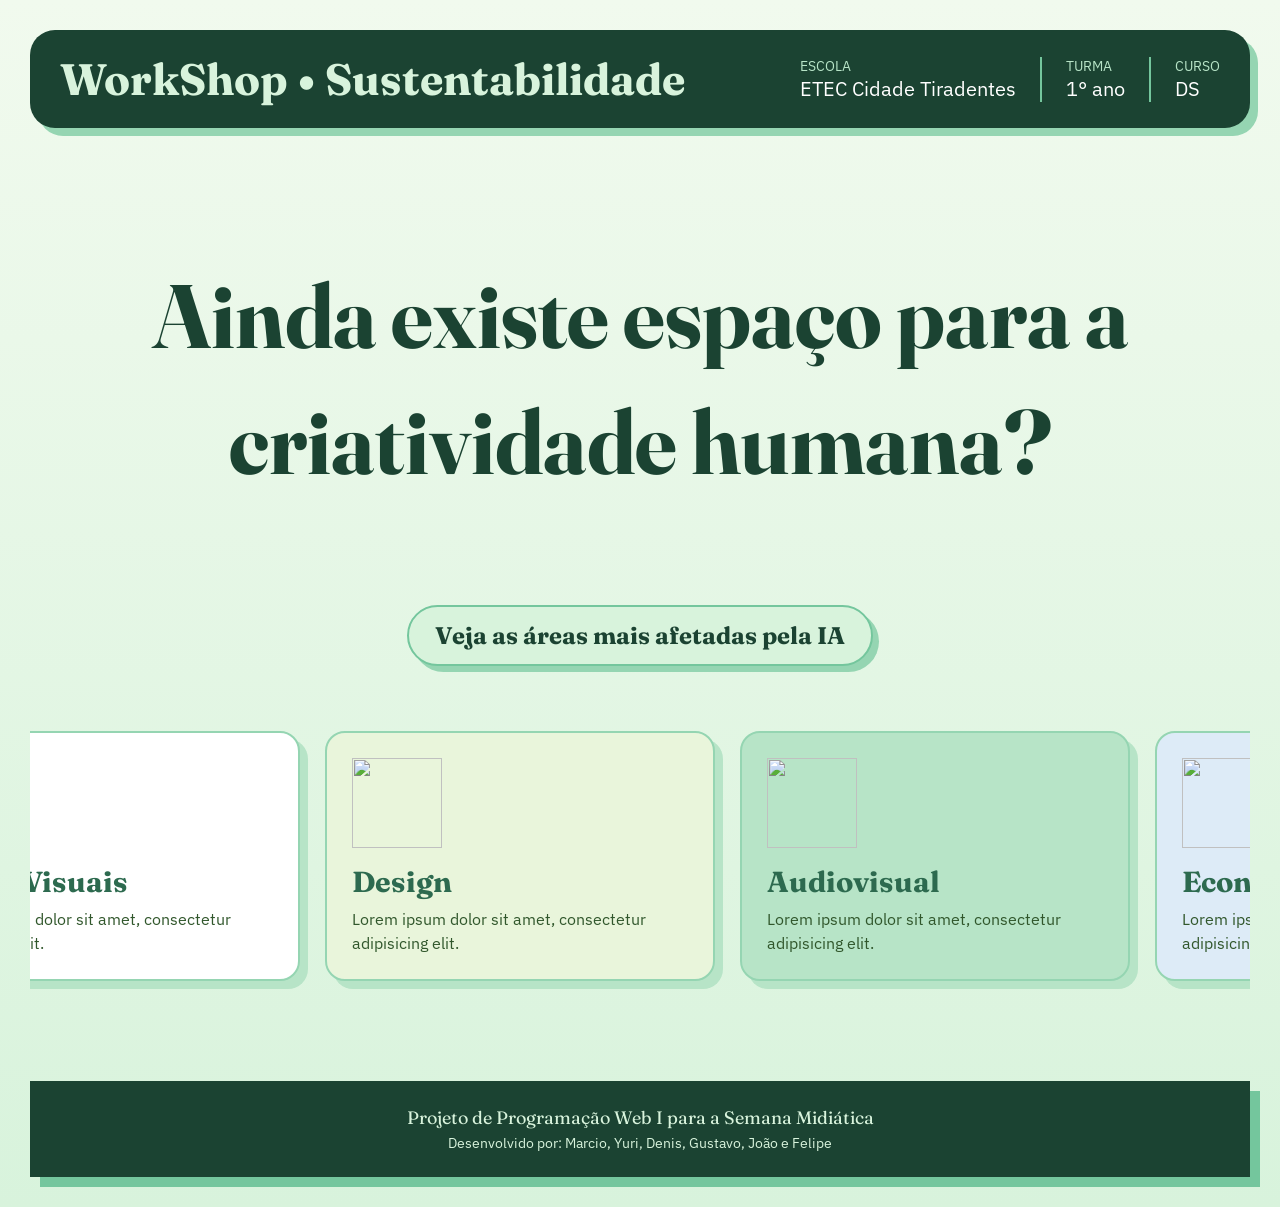
==== index.html @ 9b144b01 "Corrige link da pagina mercado de trabalho" ====
<!DOCTYPE html>
<html lang="pt-br">

<head>
    <meta charset="UTF-8">
    <meta name="viewport" content="width=device-width, initial-scale=1.0">
    <title>WorkShop</title>
    <link rel="stylesheet" href="./css/global.css">
    <link rel="stylesheet" href="./css/header.css">
    <link rel="stylesheet" href="./css/footer.css">
    <link rel="stylesheet" href="./css/index/info.css">
    <link rel="stylesheet" href="./css/index/apresentacao.css">
    <link rel="stylesheet" href="./css/index/workshops.css">
    <link rel="stylesheet" href="./css/index/cards.css">
    <link rel="preconnect" href="https://fonts.googleapis.com">
    <link rel="preconnect" href="https://fonts.gstatic.com" crossorigin>
    <link href="https://fonts.googleapis.com/css2?family=Fraunces:wght@600&family=IBM+Plex+Sans:wght@400;500&family=IBM+Plex+Mono:wght@500&display=swap" rel="stylesheet">
</head>

<body>

    <header>

        <h1>WorkShop &bull; Sustentabilidade</h1>

        <dl class="info">

            <div>
                <dt>Escola</dt>
                <dd>ETEC Cidade Tiradentes</dd>
            </div>

            <div class="separador">
                <dt>Turma</dt>
                <dd>1° ano</dd>
            </div>

            <div class="separador">
                <dt>Curso</dt>
                <dd>DS</dd>
            </div>

        </dl>

    </header>

    <main>

        <section class="apresentacao">

            <h2>
                Ainda existe espaço para a <br>criatividade humana?
            </h2>

        </section>


        <section class="workshops">

            <h2>Veja as áreas mais afetadas pela IA</h2>

            <div class="carousel-container">

                <div class="carousel-track" id="carouselTrack">

                   <a href="./paginas/artes-visuais.html" class="card">
                        <img src="./img/artes-visuais.png" alt="">
                        <h3>Artes Visuais</h3>
                        <p>
                            Lorem ipsum dolor sit amet, consectetur adipisicing elit.

                        </p>
                    </a>
                    
                    <a href="./paginas/design.html" class="card">
                        <img src="./img/Design.png" alt="">
                        <h3>Design</h3>
                        <p>
                        Lorem ipsum dolor sit amet, consectetur adipisicing elit.
                        </p>
                    </a>

                    <a href="./paginas/audiovisual.html" class="card">
                        <img src="./img/audiovisual.png" alt="">
                        <h3>Audiovisual</h3>
                        <p>
                            Lorem ipsum dolor sit amet, consectetur adipisicing elit.
                        </p>
                    </a>

                    <a href="./paginas/economia.html" class="card">
                        <img src="./img/economia.png" alt="">
                        <h3>Economia</h3>
                        <p>
                            Lorem ipsum dolor sit amet, consectetur adipisicing elit.
                        </p>
                    </a>

                   <a href="./paginas/mercado-trabalho.html" class="card">
                        <img src="./img/mercado-de-trabalho.png" alt="">
                        <h3>Mercado de Trabalho</h3>
                        <p>
                            Lorem ipsum dolor sit amet, consectetur adipisicing elit.
                        </p>
                    </a>

                </div>

            </div>

        </section>

    </main>

    <footer>
         <p>Projeto de Programação Web I para a Semana Midiática</p>
         <p>Desenvolvido por: Marcio, Yuri, Denis, Gustavo, João e Felipe</p>
    </footer>

    <script src="./index.js"></script>

</body>

</html>
---- css/global.css ----
* {
    margin: 0;
    padding: 0;
    box-sizing: border-box;
}

body {
    padding: 30px;
    font-family: 'IBM Plex Sans', sans-serif;
    background: linear-gradient(#F1FAEE, #D8F3DC);
    color: #1B4332;
}
---- css/header.css ----
header {
    display: flex;
    align-items: center;
    padding: 22px 30px;
    background: #1B4332;
    color: white;
    border-radius: 25px;
    box-shadow: 8px 8px 0 #95D5B2;
}

header h1 {
    font-family: 'Fraunces', serif;
    font-size: 44px;
    color: #D8F3DC;
}
---- css/footer.css ----
footer {
    margin-top: 70px;
    padding: 20px;
    background: #1B4332;
    color: #D8F3DC;
    text-align: center;
    box-shadow: 10px 10px 0 #74C69D;
}

footer p {
    margin: 5px;
    font-size: 14px;
}

footer p:first-child {
    font-family: 'Fraunces', serif;
    font-size: 18px;
    color: #D8F3DC;
}
---- css/index/info.css ----
.info {
    display: flex;
    align-items: center;
    gap: 24px;
    margin-left: auto;
}

.info dt {
    font-size: 14px;
    color: #B7E4C7;
    text-transform: uppercase;
}

.info dd {
    font-size: 20px;
    color: white;
}

.separador {
    border-left: 2px solid #74C69D;
    padding-left: 24px;
}
---- css/index/apresentacao.css ----
.apresentacao {
    display: flex;
    justify-content: center;
    margin-top: 125px;
    position: relative;
}

.apresentacao h2 {
    max-width: 1150px;
    font-family: 'Fraunces', serif;
    font-size: 90px;
    line-height: 1.4;
    text-align: center;
    color: #1B4332;
}
---- css/index/workshops.css ----
.workshops h2 {
    width: fit-content;
    margin: 100px auto 55px;
    padding: 14px 26px;
    border-radius: 50px;
    background: #D8F3DC;
    color: #1B4332;
    border: 2px solid #74C69D;
    font-family: 'Fraunces', serif;
    box-shadow: 6px 6px 0 #95D5B2;
}

.carousel-container {
    width: 100%;
    overflow: hidden;
    padding: 10px 0 30px;
}

.carousel-track {
    display: flex;
    gap: 25px;
}
---- css/index/cards.css ----
.card {
    width: 390px;
    height: 250px;
    flex-shrink: 0;
    padding: 25px;
    border-radius: 20px;
    background: #FFFFFF;
    border: 2px solid #95D5B2;
    box-shadow: 8px 8px 0 #B7E4C7;
    transition: .3s;
    text-decoration: none;
    color: inherit;
}

.card:hover {
    transform: translateY(-10px);
    border-color: #40916C;
    box-shadow: 12px 12px 0 #74C69D;
}

.card:nth-child(1) {
    background: #FFFFFF;
}

.card:nth-child(2) {
    background: #E9F5DB;
}

.card:nth-child(3) {
    background: #B7E4C7;
}

.card:nth-child(4) {
    background: #DDEBF7;
}

.card:nth-child(5) {
    background: #E2F0CB;
}

.card img {
    width: 90px;
    height: 90px;
}

.card h3 {
    margin-top: 12px;
    font-family: 'Fraunces', serif;
    font-size: 29px;
    color: #2D6A4F;
}

.card p {
    margin-top: 8px;
    color: #31572C;
    line-height: 1.5;
}
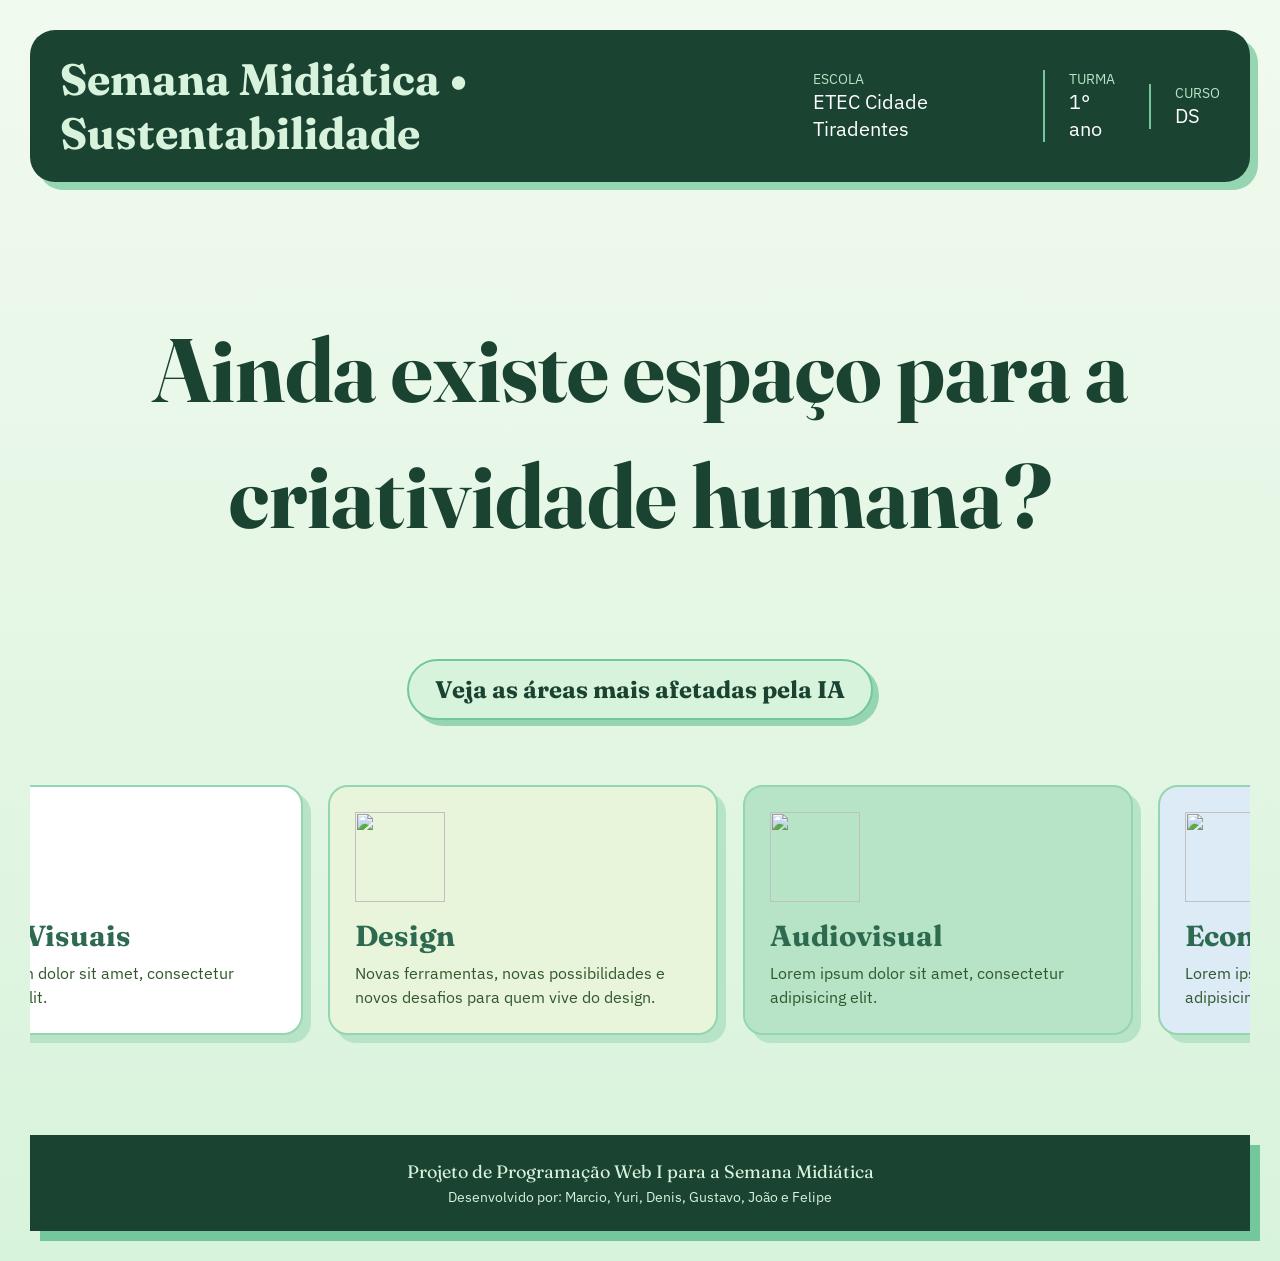
==== commit 9638a1a5: "Adiciona o conteúdo da página design" ====
--- a/index.html
+++ b/index.html
@@ -4,7 +4,7 @@
 <head>
     <meta charset="UTF-8">
     <meta name="viewport" content="width=device-width, initial-scale=1.0">
-    <title>WorkShop</title>
+    <title>Semana Midiática</title>
     <link rel="stylesheet" href="./css/global.css">
     <link rel="stylesheet" href="./css/header.css">
     <link rel="stylesheet" href="./css/footer.css">
@@ -21,7 +21,7 @@
 
     <header>
 
-        <h1>WorkShop &bull; Sustentabilidade</h1>
+        <h1>Semana Midiática &bull; Sustentabilidade</h1>
 
         <dl class="info">
 
@@ -76,7 +76,7 @@
                         <img src="./img/Design.png" alt="">
                         <h3>Design</h3>
                         <p>
-                        Lorem ipsum dolor sit amet, consectetur adipisicing elit.
+                            Novas ferramentas, novas possibilidades e novos desafios para quem vive do design.
                         </p>
                     </a>
 
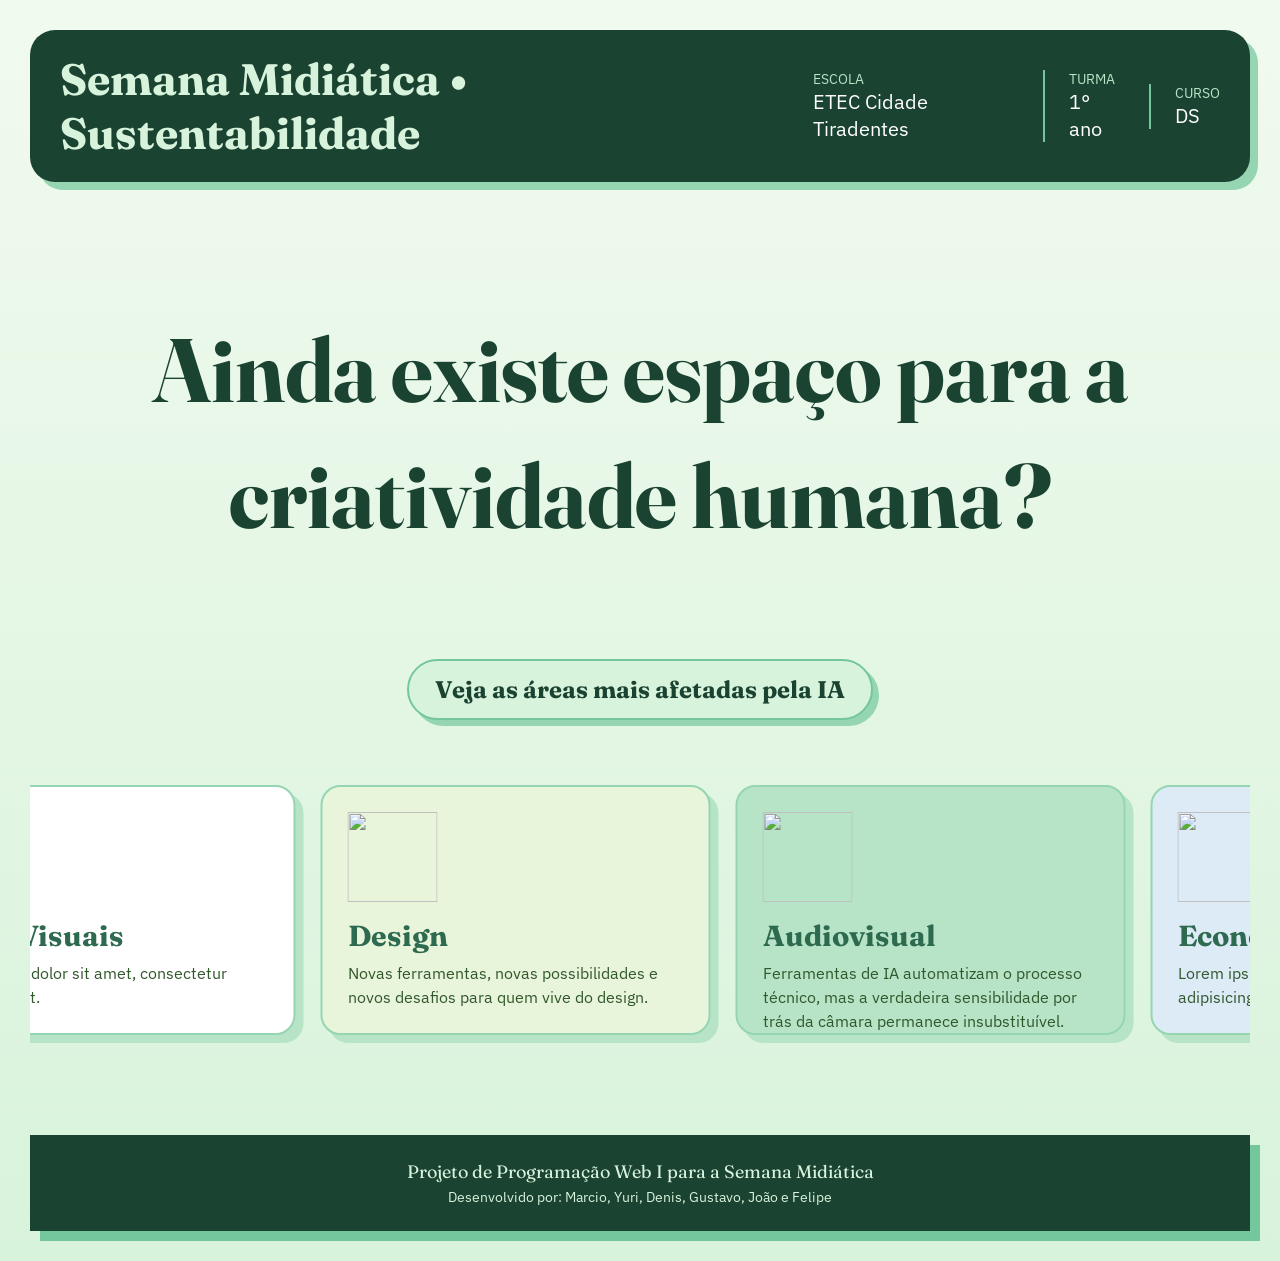
==== commit 64b890f3: "Correção de texto index.html" ====
--- a/index.html
+++ b/index.html
@@ -84,7 +84,7 @@
                         <img src="./img/audiovisual.png" alt="">
                         <h3>Audiovisual</h3>
                         <p>
-                            Lorem ipsum dolor sit amet, consectetur adipisicing elit.
+                            Ferramentas de IA automatizam o processo técnico, mas a verdadeira sensibilidade por trás da câmara permanece insubstituível.
                         </p>
                     </a>
 
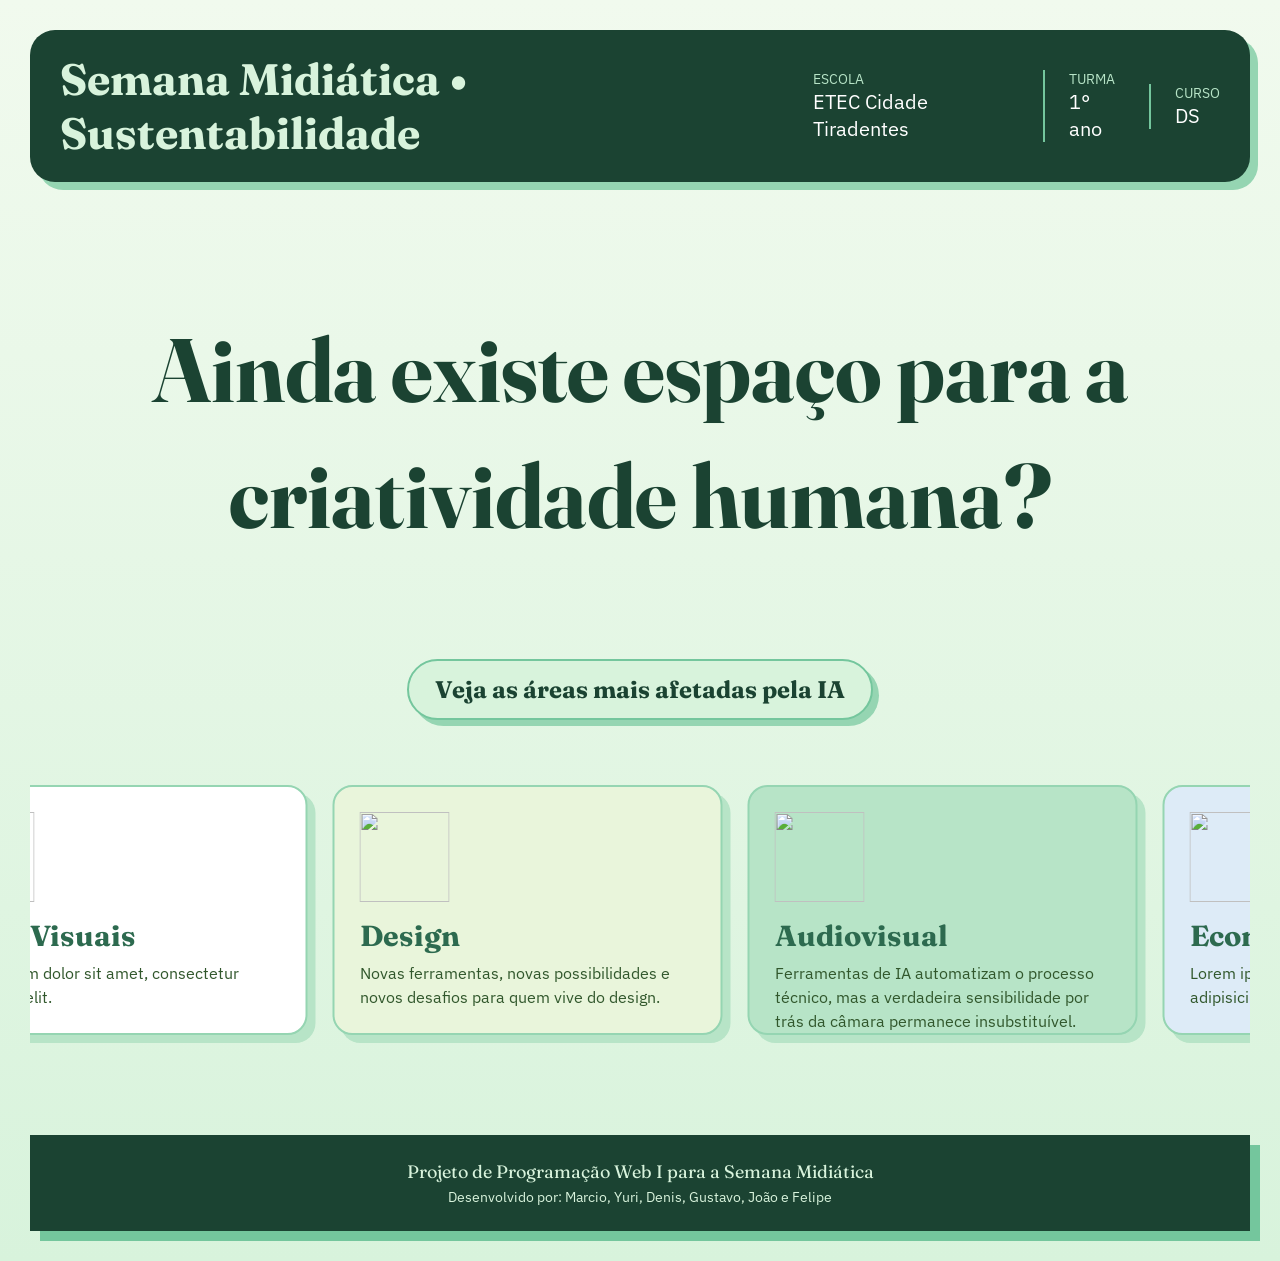
==== commit 10985206: "teste de commit" ====
--- a/index.html
+++ b/index.html
@@ -4,7 +4,7 @@
 <head>
     <meta charset="UTF-8">
     <meta name="viewport" content="width=device-width, initial-scale=1.0">
-    <title>Semana Midiática</title>
+    <title>Semana Midiática top</title>
     <link rel="stylesheet" href="./css/global.css">
     <link rel="stylesheet" href="./css/header.css">
     <link rel="stylesheet" href="./css/footer.css">
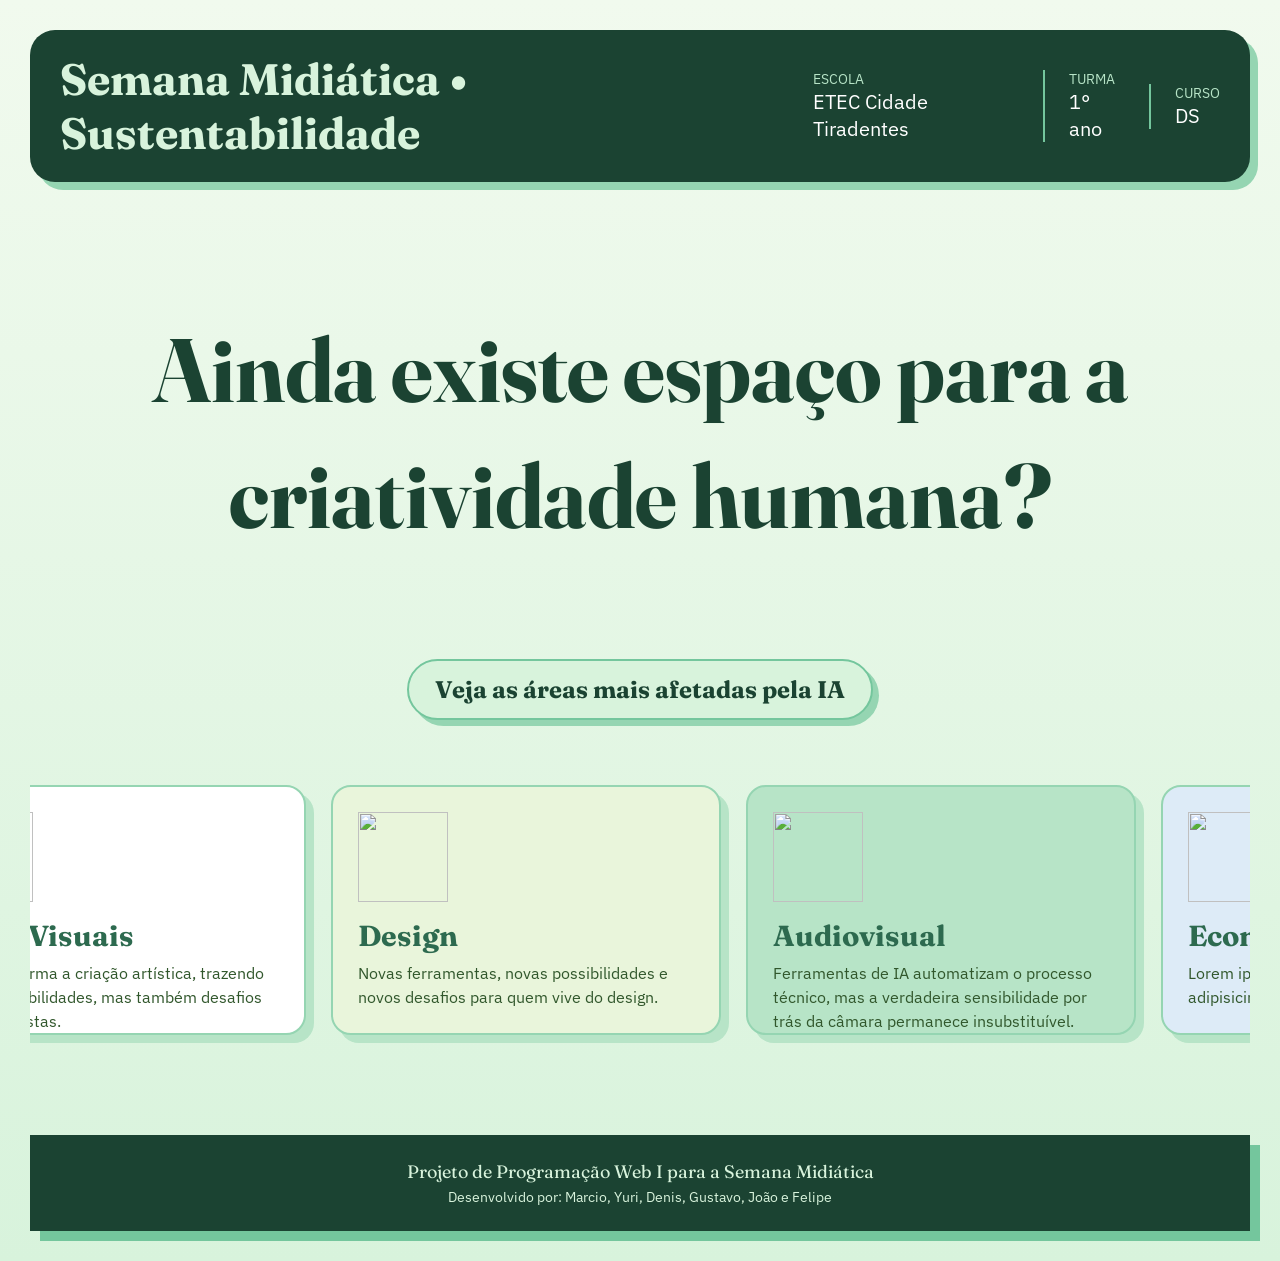
==== commit aedf6591: "insercao de dados na pagina de artes visuais." ====
--- a/index.html
+++ b/index.html
@@ -4,7 +4,7 @@
 <head>
     <meta charset="UTF-8">
     <meta name="viewport" content="width=device-width, initial-scale=1.0">
-    <title>Semana Midiática top</title>
+    <title>Semana Midiática</title>
     <link rel="stylesheet" href="./css/global.css">
     <link rel="stylesheet" href="./css/header.css">
     <link rel="stylesheet" href="./css/footer.css">
@@ -67,8 +67,7 @@
                         <img src="./img/artes-visuais.png" alt="">
                         <h3>Artes Visuais</h3>
                         <p>
-                            Lorem ipsum dolor sit amet, consectetur adipisicing elit.
-
+                            A IA transforma a criação artística, trazendo novas possibilidades, mas também desafios para os artistas.
                         </p>
                     </a>
                     
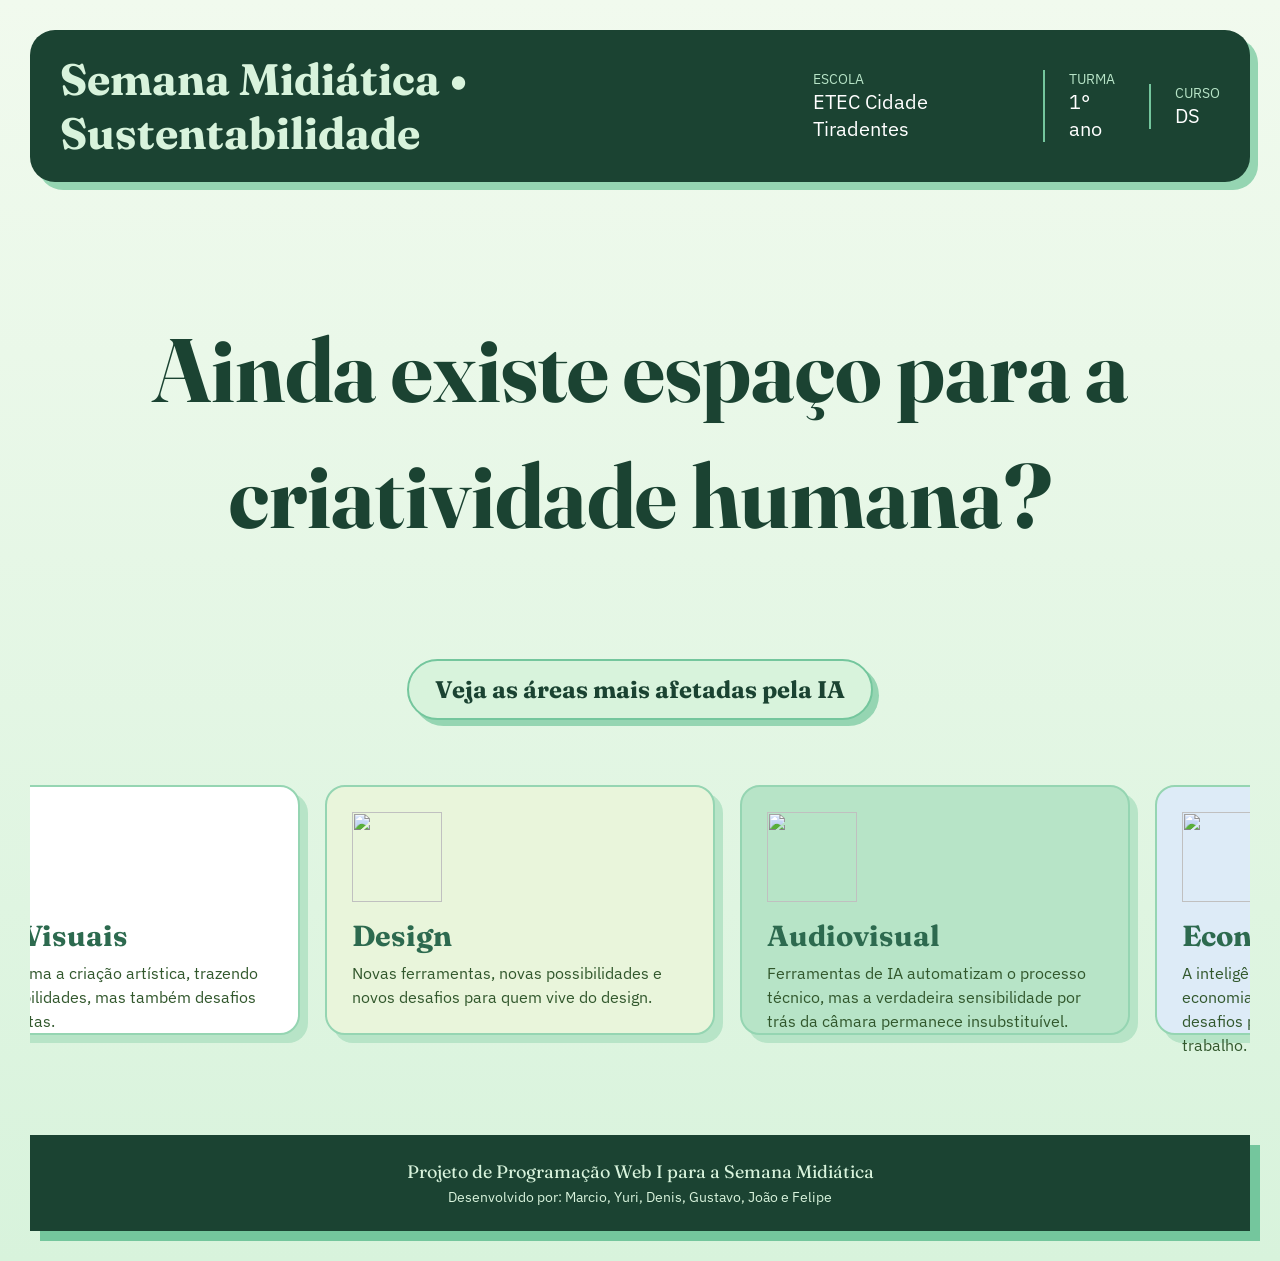
==== commit ec6a8a12: "Update index.html" ====
--- a/index.html
+++ b/index.html
@@ -91,7 +91,8 @@
                         <img src="./img/economia.png" alt="">
                         <h3>Economia</h3>
                         <p>
-                            Lorem ipsum dolor sit amet, consectetur adipisicing elit.
+                            A inteligência artificial está transformando a economia,
+                            trazendo novas oportunidades e desafios para o futuro do mercado de trabalho.
                         </p>
                     </a>
 
@@ -120,4 +121,4 @@
 
 </body>
 
-</html>+</html>
--- a/css/global.css
+++ b/css/global.css
@@ -9,4 +9,14 @@
     font-family: 'IBM Plex Sans', sans-serif;
     background: linear-gradient(#F1FAEE, #D8F3DC);
     color: #1B4332;
+}
+
+.pagina-interna {
+    background:
+        linear-gradient(rgba(241, 250, 238, 0.60)),
+        url('../img/Fundo2.png');
+    background-size: cover;
+    background-position: center;
+    background-attachment: fixed;
+    background-repeat: no-repeat;
 }
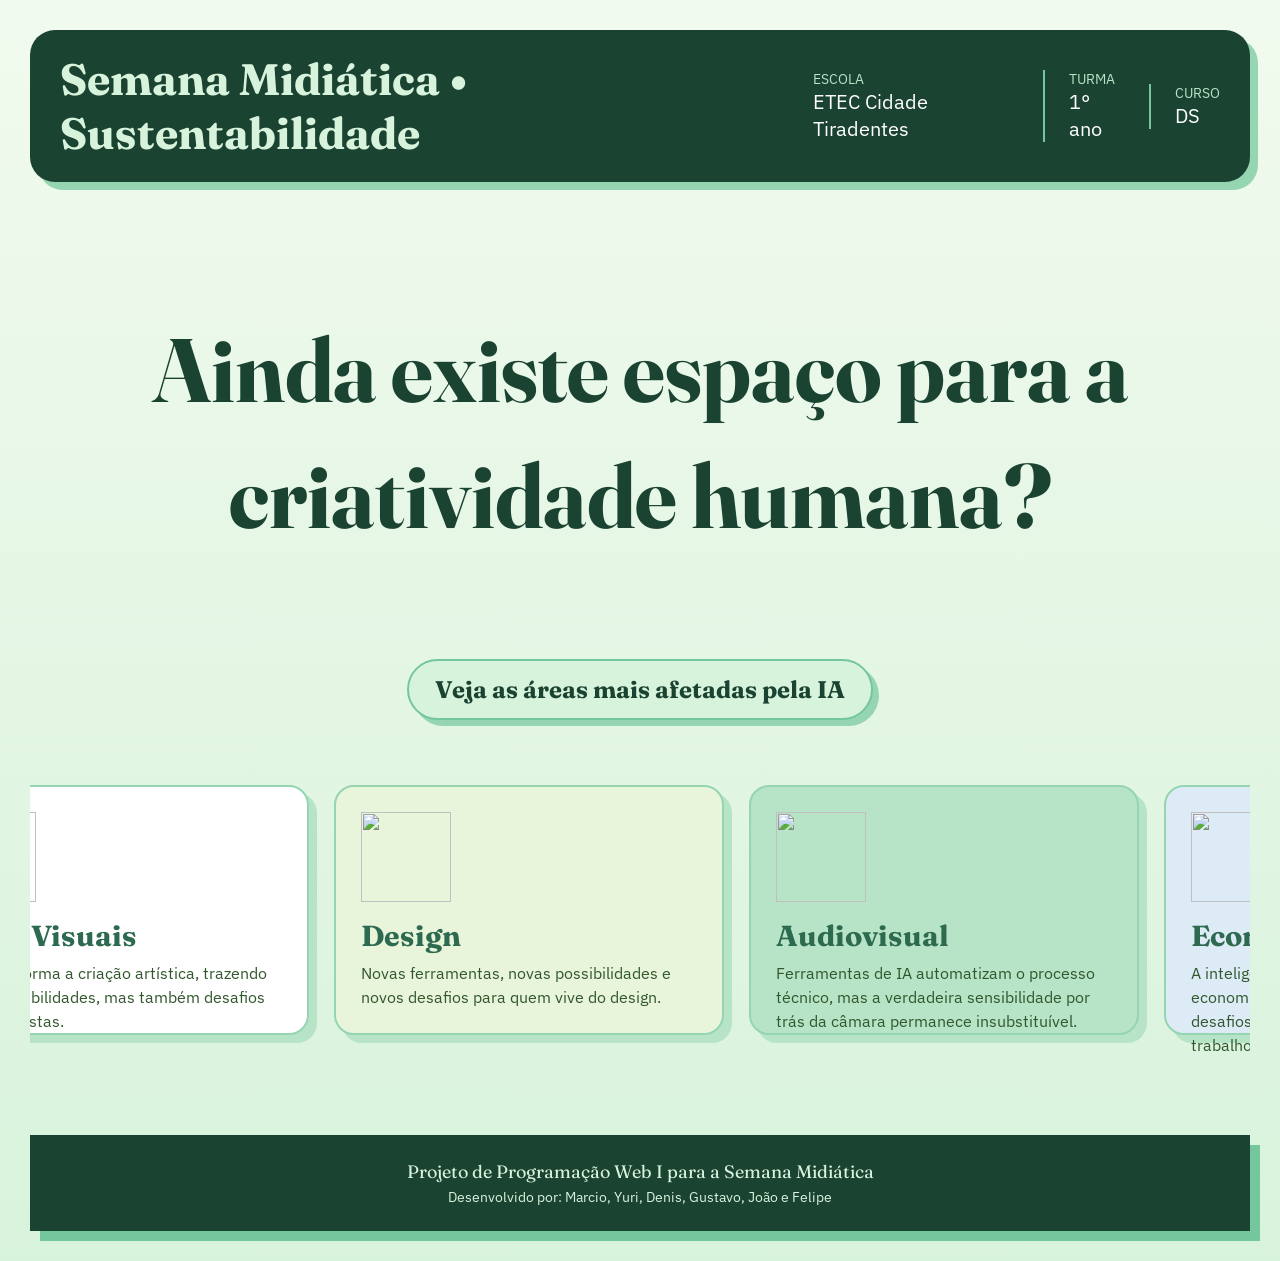
==== commit e7cf0a94: "Update index.html" ====
--- a/index.html
+++ b/index.html
@@ -100,7 +100,8 @@
                         <img src="./img/mercado-de-trabalho.png" alt="">
                         <h3>Mercado de Trabalho</h3>
                         <p>
-                            Lorem ipsum dolor sit amet, consectetur adipisicing elit.
+                            A IA está transformando o mercado de trabalho, automatizando tarefas e aumentando a produtividade.
+                            Porém, também pode substituir alguns empregos e exige novas habilidades dos profissionais.
                         </p>
                     </a>
 
